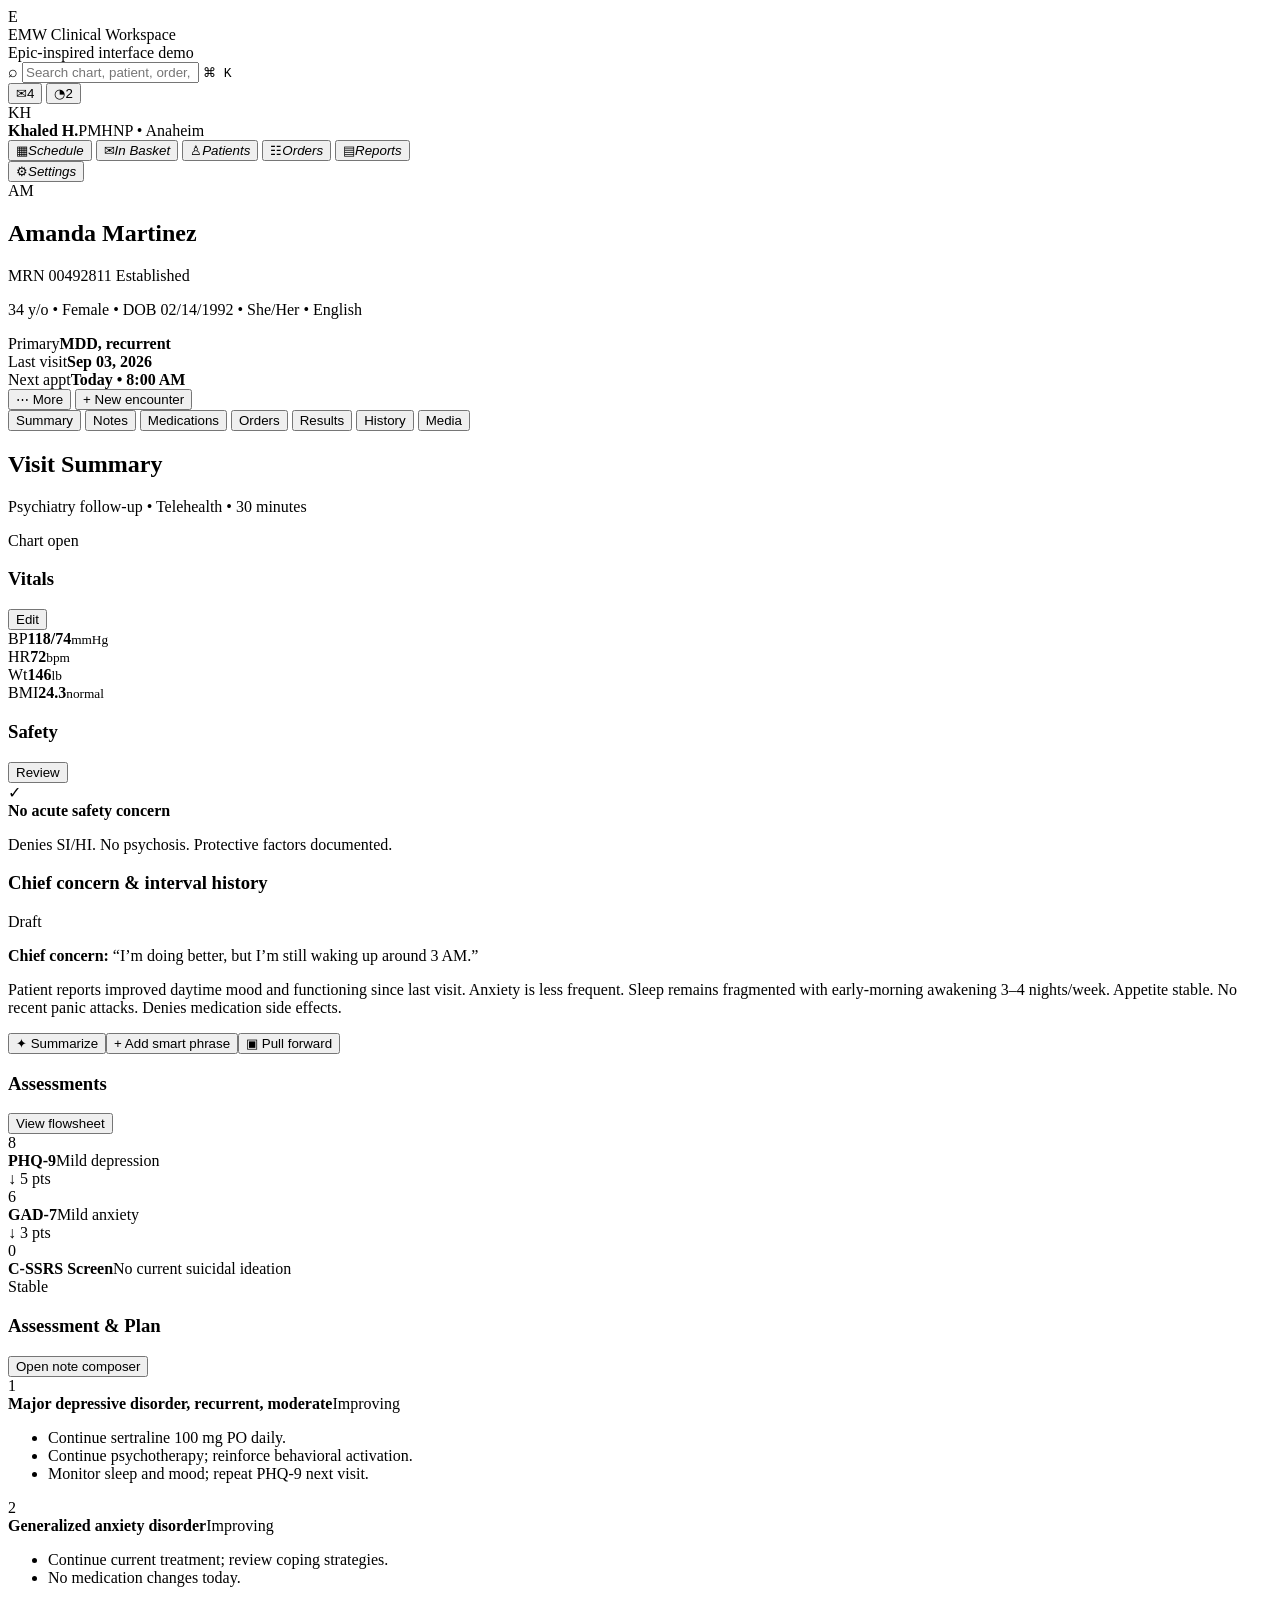
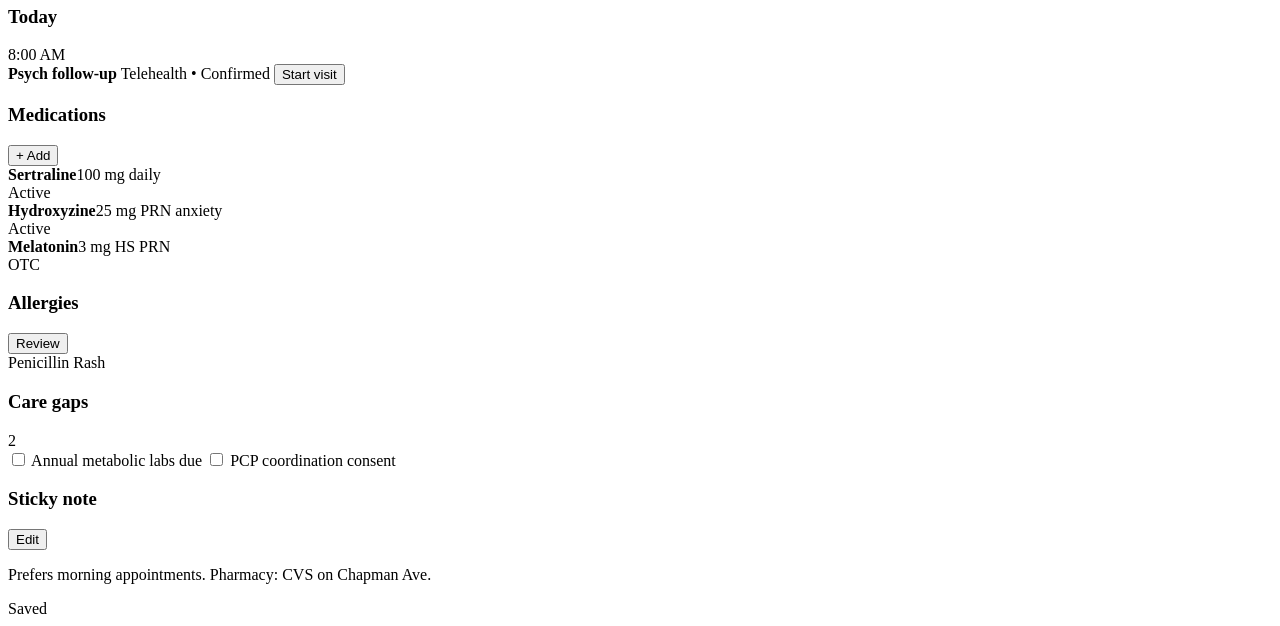
==== index.html @ 27aefb29 "Create EMR interface demo" ====
<!doctype html>
<html lang="en">
<head>
  <meta charset="utf-8" />
  <meta name="viewport" content="width=device-width, initial-scale=1" />
  <title>EMW Clinical Workspace — Demo</title>
  <link rel="preconnect" href="https://fonts.googleapis.com">
  <link rel="preconnect" href="https://fonts.gstatic.com" crossorigin>
  <link href="https://fonts.googleapis.com/css2?family=Inter:wght@400;500;600;700&family=JetBrains+Mono:wght@500&display=swap" rel="stylesheet">
  <link rel="stylesheet" href="./styles.css" />
</head>
<body>
  <div class="app-shell">
    <header class="topbar">
      <div class="brand">
        <div class="brand-mark">E</div>
        <div>
          <div class="brand-name">EMW Clinical Workspace</div>
          <div class="brand-sub">Epic-inspired interface demo</div>
        </div>
      </div>
      <div class="top-search">
        <span>⌕</span>
        <input aria-label="Search" placeholder="Search chart, patient, order, message…" />
        <kbd>⌘ K</kbd>
      </div>
      <div class="top-actions">
        <button class="icon-btn" title="Inbox">✉<span class="badge">4</span></button>
        <button class="icon-btn" title="Alerts">◔<span class="badge badge-warn">2</span></button>
        <div class="clinician-chip">
          <div class="avatar">KH</div>
          <div><strong>Khaled H.</strong><span>PMHNP • Anaheim</span></div>
        </div>
      </div>
    </header>

    <aside class="left-rail">
      <button class="rail-item active" data-view="schedule"><span>▦</span><em>Schedule</em></button>
      <button class="rail-item" data-view="inbox"><span>✉</span><em>In Basket</em></button>
      <button class="rail-item" data-view="patients"><span>♙</span><em>Patients</em></button>
      <button class="rail-item" data-view="orders"><span>☷</span><em>Orders</em></button>
      <button class="rail-item" data-view="reports"><span>▤</span><em>Reports</em></button>
      <div class="rail-spacer"></div>
      <button class="rail-item" data-view="settings"><span>⚙</span><em>Settings</em></button>
    </aside>

    <main>
      <section class="patient-banner">
        <div class="patient-main">
          <div class="patient-avatar">AM</div>
          <div>
            <div class="patient-line">
              <h1>Amanda Martinez</h1>
              <span class="pill neutral">MRN 00492811</span>
              <span class="pill blue">Established</span>
            </div>
            <p>34 y/o • Female • DOB 02/14/1992 • She/Her • English</p>
          </div>
        </div>
        <div class="patient-meta">
          <div><span>Primary</span><strong>MDD, recurrent</strong></div>
          <div><span>Last visit</span><strong>Sep 03, 2026</strong></div>
          <div><span>Next appt</span><strong>Today • 8:00 AM</strong></div>
        </div>
        <div class="banner-actions">
          <button class="btn btn-ghost">⋯ More</button>
          <button class="btn btn-primary">+ New encounter</button>
        </div>
      </section>

      <section class="workspace">
        <nav class="chart-tabs">
          <button class="chart-tab active" data-tab="summary">Summary</button>
          <button class="chart-tab" data-tab="notes">Notes</button>
          <button class="chart-tab" data-tab="meds">Medications</button>
          <button class="chart-tab" data-tab="orders">Orders</button>
          <button class="chart-tab" data-tab="results">Results</button>
          <button class="chart-tab" data-tab="history">History</button>
          <button class="chart-tab" data-tab="media">Media</button>
        </nav>

        <div class="content-grid">
          <section class="center-column">
            <div class="page-head">
              <div>
                <h2>Visit Summary</h2>
                <p>Psychiatry follow-up • Telehealth • 30 minutes</p>
              </div>
              <div class="status-dot"><i></i> Chart open</div>
            </div>

            <div class="cards two-up">
              <article class="card">
                <div class="card-head"><h3>Vitals</h3><button>Edit</button></div>
                <div class="metric-row">
                  <div><span>BP</span><strong>118/74</strong><small>mmHg</small></div>
                  <div><span>HR</span><strong>72</strong><small>bpm</small></div>
                  <div><span>Wt</span><strong>146</strong><small>lb</small></div>
                  <div><span>BMI</span><strong>24.3</strong><small>normal</small></div>
                </div>
              </article>
              <article class="card">
                <div class="card-head"><h3>Safety</h3><button>Review</button></div>
                <div class="safety-row">
                  <div class="safety-icon safe">✓</div>
                  <div><strong>No acute safety concern</strong><p>Denies SI/HI. No psychosis. Protective factors documented.</p></div>
                </div>
              </article>
            </div>

            <article class="card">
              <div class="card-head"><h3>Chief concern & interval history</h3><div class="tag">Draft</div></div>
              <div class="note-box">
                <p><strong>Chief concern:</strong> “I’m doing better, but I’m still waking up around 3 AM.”</p>
                <p>Patient reports improved daytime mood and functioning since last visit. Anxiety is less frequent. Sleep remains fragmented with early-morning awakening 3–4 nights/week. Appetite stable. No recent panic attacks. Denies medication side effects.</p>
              </div>
              <div class="quick-actions">
                <button>✦ Summarize</button><button>+ Add smart phrase</button><button>▣ Pull forward</button>
              </div>
            </article>

            <article class="card">
              <div class="card-head"><h3>Assessments</h3><button>View flowsheet</button></div>
              <div class="assessment-list">
                <div class="assessment">
                  <div class="score-ring mild">8</div>
                  <div><strong>PHQ-9</strong><span>Mild depression</span></div>
                  <div class="trend down">↓ 5 pts</div>
                </div>
                <div class="assessment">
                  <div class="score-ring low">6</div>
                  <div><strong>GAD-7</strong><span>Mild anxiety</span></div>
                  <div class="trend down">↓ 3 pts</div>
                </div>
                <div class="assessment">
                  <div class="score-ring neutral-ring">0</div>
                  <div><strong>C-SSRS Screen</strong><span>No current suicidal ideation</span></div>
                  <div class="trend stable">Stable</div>
                </div>
              </div>
            </article>

            <article class="card">
              <div class="card-head"><h3>Assessment & Plan</h3><button>Open note composer</button></div>
              <div class="problem">
                <div class="problem-num">1</div>
                <div>
                  <div class="problem-title"><strong>Major depressive disorder, recurrent, moderate</strong><span>Improving</span></div>
                  <ul>
                    <li>Continue sertraline 100 mg PO daily.</li>
                    <li>Continue psychotherapy; reinforce behavioral activation.</li>
                    <li>Monitor sleep and mood; repeat PHQ-9 next visit.</li>
                  </ul>
                </div>
              </div>
              <div class="problem">
                <div class="problem-num">2</div>
                <div>
                  <div class="problem-title"><strong>Generalized anxiety disorder</strong><span>Improving</span></div>
                  <ul>
                    <li>Continue current treatment; review coping strategies.</li>
                    <li>No medication changes today.</li>
                  </ul>
                </div>
              </div>
            </article>
          </section>

          <aside class="right-column">
            <article class="side-card">
              <div class="side-card-head"><h3>Today</h3><span>8:00 AM</span></div>
              <div class="appointment-block">
                <strong>Psych follow-up</strong>
                <span>Telehealth • Confirmed</span>
                <button class="btn btn-primary full">Start visit</button>
              </div>
            </article>

            <article class="side-card">
              <div class="side-card-head"><h3>Medications</h3><button>+ Add</button></div>
              <div class="med-item"><div><strong>Sertraline</strong><span>100 mg daily</span></div><span class="pill green">Active</span></div>
              <div class="med-item"><div><strong>Hydroxyzine</strong><span>25 mg PRN anxiety</span></div><span class="pill green">Active</span></div>
              <div class="med-item"><div><strong>Melatonin</strong><span>3 mg HS PRN</span></div><span class="pill neutral">OTC</span></div>
            </article>

            <article class="side-card">
              <div class="side-card-head"><h3>Allergies</h3><button>Review</button></div>
              <div class="allergy">Penicillin <span>Rash</span></div>
            </article>

            <article class="side-card">
              <div class="side-card-head"><h3>Care gaps</h3><span class="count">2</span></div>
              <label class="gap"><input type="checkbox"> Annual metabolic labs due</label>
              <label class="gap"><input type="checkbox"> PCP coordination consent</label>
            </article>

            <article class="side-card sticky-note">
              <div class="side-card-head"><h3>Sticky note</h3><button id="editSticky">Edit</button></div>
              <p id="stickyText">Prefers morning appointments. Pharmacy: CVS on Chapman Ave.</p>
            </article>
          </aside>
        </div>
      </section>
    </main>
  </div>

  <div id="toast" class="toast">Saved</div>
  <script src="./app.js"></script>
</body>
</html>
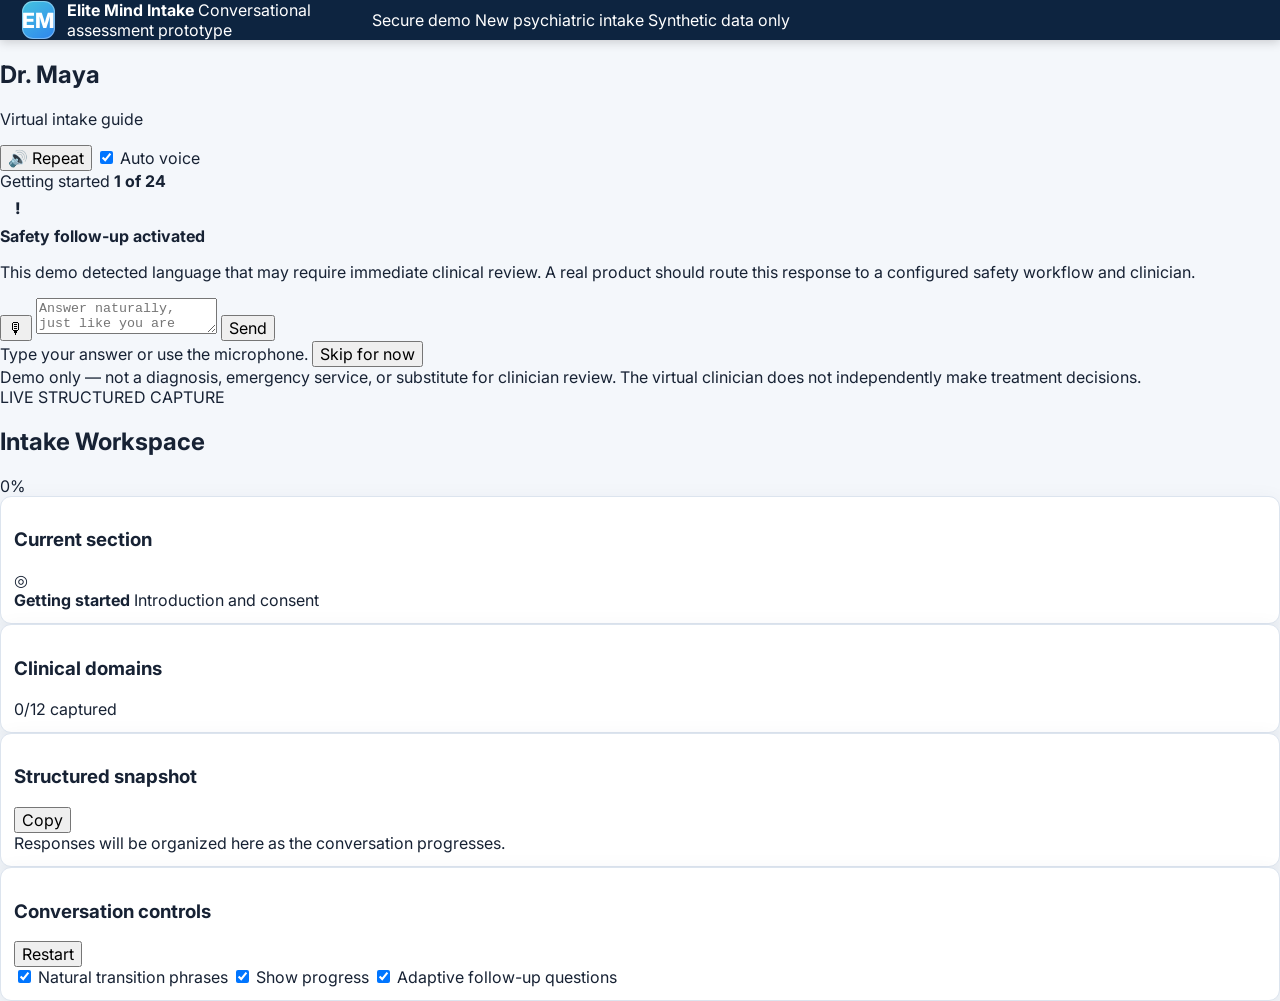
==== commit a022f567: "Build conversational psychiatric intake interface" ====
--- a/index.html
+++ b/index.html
@@ -2,209 +2,170 @@
 <html lang="en">
 <head>
   <meta charset="utf-8" />
-  <meta name="viewport" content="width=device-width, initial-scale=1" />
-  <title>EMW Clinical Workspace — Demo</title>
+  <meta name="viewport" content="width=device-width,initial-scale=1" />
+  <title>Elite Mind Intake — Conversational Demo</title>
+  <meta name="description" content="Conversational psychiatric intake assessment prototype with a virtual clinician." />
   <link rel="preconnect" href="https://fonts.googleapis.com">
   <link rel="preconnect" href="https://fonts.gstatic.com" crossorigin>
-  <link href="https://fonts.googleapis.com/css2?family=Inter:wght@400;500;600;700&family=JetBrains+Mono:wght@500&display=swap" rel="stylesheet">
+  <link href="https://fonts.googleapis.com/css2?family=Inter:wght@400;500;600;700;800&display=swap" rel="stylesheet">
   <link rel="stylesheet" href="./styles.css" />
 </head>
 <body>
-  <div class="app-shell">
+  <div class="app">
     <header class="topbar">
       <div class="brand">
-        <div class="brand-mark">E</div>
+        <div class="brand-mark">EM</div>
         <div>
-          <div class="brand-name">EMW Clinical Workspace</div>
-          <div class="brand-sub">Epic-inspired interface demo</div>
+          <strong>Elite Mind Intake</strong>
+          <span>Conversational assessment prototype</span>
         </div>
       </div>
-      <div class="top-search">
-        <span>⌕</span>
-        <input aria-label="Search" placeholder="Search chart, patient, order, message…" />
-        <kbd>⌘ K</kbd>
-      </div>
-      <div class="top-actions">
-        <button class="icon-btn" title="Inbox">✉<span class="badge">4</span></button>
-        <button class="icon-btn" title="Alerts">◔<span class="badge badge-warn">2</span></button>
-        <div class="clinician-chip">
-          <div class="avatar">KH</div>
-          <div><strong>Khaled H.</strong><span>PMHNP • Anaheim</span></div>
-        </div>
+      <div class="visit-meta">
+        <span class="status"><i></i> Secure demo</span>
+        <span>New psychiatric intake</span>
+        <span class="demo-pill">Synthetic data only</span>
       </div>
     </header>
 
-    <aside class="left-rail">
-      <button class="rail-item active" data-view="schedule"><span>▦</span><em>Schedule</em></button>
-      <button class="rail-item" data-view="inbox"><span>✉</span><em>In Basket</em></button>
-      <button class="rail-item" data-view="patients"><span>♙</span><em>Patients</em></button>
-      <button class="rail-item" data-view="orders"><span>☷</span><em>Orders</em></button>
-      <button class="rail-item" data-view="reports"><span>▤</span><em>Reports</em></button>
-      <div class="rail-spacer"></div>
-      <button class="rail-item" data-view="settings"><span>⚙</span><em>Settings</em></button>
-    </aside>
-
-    <main>
-      <section class="patient-banner">
-        <div class="patient-main">
-          <div class="patient-avatar">AM</div>
-          <div>
-            <div class="patient-line">
-              <h1>Amanda Martinez</h1>
-              <span class="pill neutral">MRN 00492811</span>
-              <span class="pill blue">Established</span>
+    <main class="layout">
+      <section class="conversation-panel">
+        <div class="clinician-stage">
+          <div class="clinician-visual" id="clinicianVisual" aria-label="Virtual clinician avatar">
+            <div class="halo"></div>
+            <div class="head">
+              <div class="hair"></div>
+              <div class="face">
+                <div class="brows"><i></i><i></i></div>
+                <div class="eyes"><i></i><i></i></div>
+                <div class="nose"></div>
+                <div class="mouth"></div>
+              </div>
+              <div class="neck"></div>
+              <div class="coat"></div>
             </div>
-            <p>34 y/o • Female • DOB 02/14/1992 • She/Her • English</p>
+          </div>
+          <div class="clinician-title">
+            <h1>Dr. Maya</h1>
+            <p>Virtual intake guide</p>
+            <div class="voice-controls">
+              <button id="repeatBtn" class="mini-btn" title="Repeat question">🔊 Repeat</button>
+              <label class="toggle">
+                <input type="checkbox" id="autoSpeak" checked />
+                <span></span>
+                Auto voice
+              </label>
+            </div>
           </div>
         </div>
-        <div class="patient-meta">
-          <div><span>Primary</span><strong>MDD, recurrent</strong></div>
-          <div><span>Last visit</span><strong>Sep 03, 2026</strong></div>
-          <div><span>Next appt</span><strong>Today • 8:00 AM</strong></div>
+
+        <div class="conversation-shell">
+          <div class="progress-wrap">
+            <div class="progress-copy">
+              <span id="sectionLabel">Getting started</span>
+              <strong id="progressText">1 of 24</strong>
+            </div>
+            <div class="progress-track"><div id="progressBar"></div></div>
+          </div>
+
+          <div id="chat" class="chat" aria-live="polite"></div>
+
+          <div id="safetyBanner" class="safety-banner hidden">
+            <div class="safety-icon">!</div>
+            <div>
+              <strong>Safety follow-up activated</strong>
+              <p>This demo detected language that may require immediate clinical review. A real product should route this response to a configured safety workflow and clinician.</p>
+            </div>
+          </div>
+
+          <div class="composer">
+            <div class="composer-row">
+              <button id="micBtn" class="mic-btn" title="Answer by voice" aria-label="Answer by voice">🎙</button>
+              <textarea id="answerInput" rows="2" placeholder="Answer naturally, just like you are talking to a clinician…"></textarea>
+              <button id="sendBtn" class="send-btn">Send</button>
+            </div>
+            <div class="composer-help">
+              <span id="voiceStatus">Type your answer or use the microphone.</span>
+              <button id="skipBtn">Skip for now</button>
+            </div>
+          </div>
         </div>
-        <div class="banner-actions">
-          <button class="btn btn-ghost">⋯ More</button>
-          <button class="btn btn-primary">+ New encounter</button>
+
+        <div class="disclaimer">
+          Demo only — not a diagnosis, emergency service, or substitute for clinician review. The virtual clinician does not independently make treatment decisions.
         </div>
       </section>
 
-      <section class="workspace">
-        <nav class="chart-tabs">
-          <button class="chart-tab active" data-tab="summary">Summary</button>
-          <button class="chart-tab" data-tab="notes">Notes</button>
-          <button class="chart-tab" data-tab="meds">Medications</button>
-          <button class="chart-tab" data-tab="orders">Orders</button>
-          <button class="chart-tab" data-tab="results">Results</button>
-          <button class="chart-tab" data-tab="history">History</button>
-          <button class="chart-tab" data-tab="media">Media</button>
-        </nav>
+      <aside class="intake-panel">
+        <div class="side-head">
+          <div>
+            <span class="eyebrow">LIVE STRUCTURED CAPTURE</span>
+            <h2>Intake Workspace</h2>
+          </div>
+          <div class="completion" id="completionPct">0%</div>
+        </div>
 
-        <div class="content-grid">
-          <section class="center-column">
-            <div class="page-head">
-              <div>
-                <h2>Visit Summary</h2>
-                <p>Psychiatry follow-up • Telehealth • 30 minutes</p>
-              </div>
-              <div class="status-dot"><i></i> Chart open</div>
+        <section class="side-card">
+          <h3>Current section</h3>
+          <div class="section-row">
+            <div class="section-icon">◎</div>
+            <div>
+              <strong id="currentSection">Getting started</strong>
+              <span id="currentGoal">Introduction and consent</span>
             </div>
+          </div>
+        </section>
 
-            <div class="cards two-up">
-              <article class="card">
-                <div class="card-head"><h3>Vitals</h3><button>Edit</button></div>
-                <div class="metric-row">
-                  <div><span>BP</span><strong>118/74</strong><small>mmHg</small></div>
-                  <div><span>HR</span><strong>72</strong><small>bpm</small></div>
-                  <div><span>Wt</span><strong>146</strong><small>lb</small></div>
-                  <div><span>BMI</span><strong>24.3</strong><small>normal</small></div>
-                </div>
-              </article>
-              <article class="card">
-                <div class="card-head"><h3>Safety</h3><button>Review</button></div>
-                <div class="safety-row">
-                  <div class="safety-icon safe">✓</div>
-                  <div><strong>No acute safety concern</strong><p>Denies SI/HI. No psychosis. Protective factors documented.</p></div>
-                </div>
-              </article>
-            </div>
+        <section class="side-card">
+          <div class="card-title-row">
+            <h3>Clinical domains</h3>
+            <span id="domainCount">0/12 captured</span>
+          </div>
+          <div id="domainGrid" class="domain-grid"></div>
+        </section>
 
-            <article class="card">
-              <div class="card-head"><h3>Chief concern & interval history</h3><div class="tag">Draft</div></div>
-              <div class="note-box">
-                <p><strong>Chief concern:</strong> “I’m doing better, but I’m still waking up around 3 AM.”</p>
-                <p>Patient reports improved daytime mood and functioning since last visit. Anxiety is less frequent. Sleep remains fragmented with early-morning awakening 3–4 nights/week. Appetite stable. No recent panic attacks. Denies medication side effects.</p>
-              </div>
-              <div class="quick-actions">
-                <button>✦ Summarize</button><button>+ Add smart phrase</button><button>▣ Pull forward</button>
-              </div>
-            </article>
+        <section class="side-card">
+          <div class="card-title-row">
+            <h3>Structured snapshot</h3>
+            <button id="copySummaryBtn" class="text-btn">Copy</button>
+          </div>
+          <div id="snapshot" class="snapshot empty">Responses will be organized here as the conversation progresses.</div>
+        </section>
 
-            <article class="card">
-              <div class="card-head"><h3>Assessments</h3><button>View flowsheet</button></div>
-              <div class="assessment-list">
-                <div class="assessment">
-                  <div class="score-ring mild">8</div>
-                  <div><strong>PHQ-9</strong><span>Mild depression</span></div>
-                  <div class="trend down">↓ 5 pts</div>
-                </div>
-                <div class="assessment">
-                  <div class="score-ring low">6</div>
-                  <div><strong>GAD-7</strong><span>Mild anxiety</span></div>
-                  <div class="trend down">↓ 3 pts</div>
-                </div>
-                <div class="assessment">
-                  <div class="score-ring neutral-ring">0</div>
-                  <div><strong>C-SSRS Screen</strong><span>No current suicidal ideation</span></div>
-                  <div class="trend stable">Stable</div>
-                </div>
-              </div>
-            </article>
-
-            <article class="card">
-              <div class="card-head"><h3>Assessment & Plan</h3><button>Open note composer</button></div>
-              <div class="problem">
-                <div class="problem-num">1</div>
-                <div>
-                  <div class="problem-title"><strong>Major depressive disorder, recurrent, moderate</strong><span>Improving</span></div>
-                  <ul>
-                    <li>Continue sertraline 100 mg PO daily.</li>
-                    <li>Continue psychotherapy; reinforce behavioral activation.</li>
-                    <li>Monitor sleep and mood; repeat PHQ-9 next visit.</li>
-                  </ul>
-                </div>
-              </div>
-              <div class="problem">
-                <div class="problem-num">2</div>
-                <div>
-                  <div class="problem-title"><strong>Generalized anxiety disorder</strong><span>Improving</span></div>
-                  <ul>
-                    <li>Continue current treatment; review coping strategies.</li>
-                    <li>No medication changes today.</li>
-                  </ul>
-                </div>
-              </div>
-            </article>
-          </section>
-
-          <aside class="right-column">
-            <article class="side-card">
-              <div class="side-card-head"><h3>Today</h3><span>8:00 AM</span></div>
-              <div class="appointment-block">
-                <strong>Psych follow-up</strong>
-                <span>Telehealth • Confirmed</span>
-                <button class="btn btn-primary full">Start visit</button>
-              </div>
-            </article>
-
-            <article class="side-card">
-              <div class="side-card-head"><h3>Medications</h3><button>+ Add</button></div>
-              <div class="med-item"><div><strong>Sertraline</strong><span>100 mg daily</span></div><span class="pill green">Active</span></div>
-              <div class="med-item"><div><strong>Hydroxyzine</strong><span>25 mg PRN anxiety</span></div><span class="pill green">Active</span></div>
-              <div class="med-item"><div><strong>Melatonin</strong><span>3 mg HS PRN</span></div><span class="pill neutral">OTC</span></div>
-            </article>
-
-            <article class="side-card">
-              <div class="side-card-head"><h3>Allergies</h3><button>Review</button></div>
-              <div class="allergy">Penicillin <span>Rash</span></div>
-            </article>
-
-            <article class="side-card">
-              <div class="side-card-head"><h3>Care gaps</h3><span class="count">2</span></div>
-              <label class="gap"><input type="checkbox"> Annual metabolic labs due</label>
-              <label class="gap"><input type="checkbox"> PCP coordination consent</label>
-            </article>
-
-            <article class="side-card sticky-note">
-              <div class="side-card-head"><h3>Sticky note</h3><button id="editSticky">Edit</button></div>
-              <p id="stickyText">Prefers morning appointments. Pharmacy: CVS on Chapman Ave.</p>
-            </article>
-          </aside>
-        </div>
-      </section>
+        <section class="side-card">
+          <div class="card-title-row">
+            <h3>Conversation controls</h3>
+            <button id="restartBtn" class="text-btn danger">Restart</button>
+          </div>
+          <div class="control-list">
+            <label><input type="checkbox" id="naturalTransitions" checked> Natural transition phrases</label>
+            <label><input type="checkbox" id="showProgress" checked> Show progress</label>
+            <label><input type="checkbox" id="adaptiveFollowups" checked> Adaptive follow-up questions</label>
+          </div>
+        </section>
+      </aside>
     </main>
   </div>
 
   <div id="toast" class="toast">Saved</div>
+
+  <template id="doctorMessageTemplate">
+    <div class="message doctor-message">
+      <div class="bubble">
+        <span class="speaker">Dr. Maya</span>
+        <p></p>
+      </div>
+    </div>
+  </template>
+
+  <template id="patientMessageTemplate">
+    <div class="message patient-message">
+      <div class="bubble">
+        <span class="speaker">You</span>
+        <p></p>
+      </div>
+    </div>
+  </template>
+
   <script src="./app.js"></script>
 </body>
 </html>
--- a/styles.css
+++ b/styles.css
@@ -0,0 +1,19 @@
+:root{
+  --navy:#0d2440;--navy-2:#153a61;--blue:#1876d2;--blue-soft:#eaf4ff;--cyan:#3fb7d6;
+  --bg:#f4f7fb;--surface:#fff;--line:#dce4ee;--text:#172234;--muted:#6b7a8c;
+  --green:#1c8d60;--green-soft:#e7f6ef;--amber:#c88412;--amber-soft:#fff5dc;--shadow:0 8px 24px rgba(20,47,77,.08)
+}
+*{box-sizing:border-box} html,body{margin:0;min-height:100%;font-family:Inter,system-ui,-apple-system,Segoe UI,sans-serif;color:var(--text);background:var(--bg)}
+button,input{font:inherit} button{cursor:pointer}.app-shell{min-height:100vh;display:grid;grid-template-columns:84px 1fr;grid-template-rows:68px 1fr}
+.topbar{grid-column:1/3;background:var(--navy);color:#fff;display:grid;grid-template-columns:330px minmax(260px,620px) 1fr;gap:20px;align-items:center;padding:0 22px;position:sticky;top:0;z-index:20;box-shadow:0 2px 10px rgba(0,0,0,.18)}
+.brand{display:flex;align-items:center;gap:12px}.brand-mark{width:38px;height:38px;border-radius:11px;background:linear-gradient(145deg,#44c4df,#2f85ee);display:grid;place-items:center;font-weight:800;font-size:21px;box-shadow:inset 0 0 0 1px rgba(255,255,255,.35)}
+.brand-name{font-weight:700;font-size:15px;letter-spacing:.1px}.brand-sub{font-size:11px;color:#b9cbdf;margin-top:2px}.top-search{height:40px;background:#fff;border-radius:8px;display:flex;align-items:center;padding:0 11px;color:#63768a;box-shadow:inset 0 0 0 1px rgba(0,0,0,.06)}.top-search input{border:0;outline:0;flex:1;padding:0 9px;color:#26384d}.top-search kbd{font-size:11px;border:1px solid #d8e0e8;background:#f7f9fb;border-radius:5px;padding:3px 6px;color:#7d8a98}.top-actions{display:flex;align-items:center;justify-content:flex-end;gap:9px}.icon-btn{position:relative;width:38px;height:38px;border:0;border-radius:8px;background:rgba(255,255,255,.09);color:#fff}.icon-btn:hover{background:rgba(255,255,255,.16)}.badge{position:absolute;right:-3px;top:-3px;background:#e64c63;border:2px solid var(--navy);font-size:9px;min-width:18px;height:18px;display:grid;place-items:center;border-radius:10px}.badge-warn{background:#f0a12a}.clinician-chip{display:flex;align-items:center;gap:9px;margin-left:7px}.clinician-chip .avatar{width:36px;height:36px;background:#d8eaff;color:#12375e;border-radius:50%;display:grid;place-items:center;font-weight:700}.clinician-chip strong,.clinician-chip span{display:block}.clinician-chip strong{font-size:12px}.clinician-chip span{font-size:10px;color:#b7c8d9;margin-top:2px}
+.left-rail{background:#fff;border-right:1px solid var(--line);display:flex;flex-direction:column;padding:10px 8px;gap:6px;position:sticky;top:68px;height:calc(100vh - 68px)}.rail-item{height:62px;border:0;background:transparent;border-radius:10px;color:#63768a;display:flex;flex-direction:column;align-items:center;justify-content:center;gap:4px}.rail-item span{font-size:21px}.rail-item em{font-size:10px;font-style:normal}.rail-item:hover{background:#f1f6fb}.rail-item.active{background:var(--blue-soft);color:#0f65b8;font-weight:600}.rail-spacer{flex:1}
+main{min-width:0}.patient-banner{min-height:94px;background:#fff;border-bottom:1px solid var(--line);padding:15px 22px;display:grid;grid-template-columns:minmax(360px,1.15fr) minmax(400px,1fr) auto;align-items:center;gap:22px}.patient-main{display:flex;align-items:center;gap:14px}.patient-avatar{width:52px;height:52px;border-radius:50%;background:linear-gradient(150deg,#d9ebff,#b8d8f9);color:#134a7a;display:grid;place-items:center;font-weight:800}.patient-line{display:flex;align-items:center;gap:8px;flex-wrap:wrap}.patient-line h1{font-size:19px;margin:0}.patient-main p{font-size:12px;margin:6px 0 0;color:var(--muted)}.pill{display:inline-flex;align-items:center;border-radius:999px;padding:4px 8px;font-size:10px;font-weight:600}.pill.neutral{background:#eef2f6;color:#5e6d7d}.pill.blue{background:#e7f2ff;color:#1768b0}.pill.green{background:var(--green-soft);color:var(--green)}.patient-meta{display:grid;grid-template-columns:repeat(3,1fr);gap:16px}.patient-meta div{border-left:1px solid var(--line);padding-left:13px}.patient-meta span,.patient-meta strong{display:block}.patient-meta span{font-size:10px;color:var(--muted);text-transform:uppercase;letter-spacing:.4px}.patient-meta strong{font-size:12px;margin-top:5px}.banner-actions{display:flex;gap:8px}.btn{border:1px solid var(--line);background:#fff;color:#34485f;border-radius:8px;padding:10px 13px;font-weight:600;font-size:12px}.btn-primary{background:var(--blue);border-color:var(--blue);color:#fff}.btn-primary:hover{background:#0f68be}.btn-ghost:hover{background:#f4f7fa}.full{width:100%;margin-top:12px}
+.workspace{padding:0 20px 28px}.chart-tabs{height:48px;display:flex;align-items:end;gap:3px;border-bottom:1px solid var(--line);background:var(--bg);position:sticky;top:68px;z-index:10}.chart-tab{border:0;background:transparent;padding:14px 15px 11px;color:#617387;font-size:12px;border-bottom:3px solid transparent}.chart-tab.active{color:#0c62ad;border-bottom-color:var(--blue);font-weight:700}.content-grid{display:grid;grid-template-columns:minmax(0,1fr) 300px;gap:18px;margin-top:17px}.page-head{display:flex;justify-content:space-between;align-items:center;margin-bottom:14px}.page-head h2{font-size:20px;margin:0}.page-head p{font-size:12px;color:var(--muted);margin:4px 0 0}.status-dot{font-size:11px;color:#607184}.status-dot i{display:inline-block;width:8px;height:8px;background:#26a96c;border-radius:50%;margin-right:5px}
+.cards.two-up{display:grid;grid-template-columns:1fr 1fr;gap:14px}.card,.side-card{background:var(--surface);border:1px solid var(--line);border-radius:11px;box-shadow:var(--shadow)}.card{padding:15px;margin-bottom:14px}.card-head,.side-card-head{display:flex;justify-content:space-between;align-items:center}.card-head{margin-bottom:13px}.card-head h3,.side-card-head h3{margin:0;font-size:13px}.card-head button,.side-card-head button{border:0;background:transparent;color:#1269b5;font-size:11px;font-weight:600;padding:3px}.tag{font-size:10px;background:#eef3f8;color:#697a8c;padding:4px 8px;border-radius:6px}.metric-row{display:grid;grid-template-columns:repeat(4,1fr)}.metric-row div{padding:2px 10px;border-right:1px solid #edf1f5}.metric-row div:first-child{padding-left:0}.metric-row div:last-child{border-right:0}.metric-row span,.metric-row strong,.metric-row small{display:block}.metric-row span{font-size:10px;color:var(--muted)}.metric-row strong{font-size:17px;margin-top:3px}.metric-row small{font-size:9px;color:#8390a0;margin-top:2px}.safety-row{display:flex;gap:11px;align-items:center}.safety-icon{width:35px;height:35px;border-radius:50%;display:grid;place-items:center;font-weight:800}.safety-icon.safe{background:var(--green-soft);color:var(--green)}.safety-row strong{font-size:12px}.safety-row p{font-size:10px;line-height:1.45;color:var(--muted);margin:3px 0 0}.note-box{background:#f8fafc;border:1px solid #e7edf4;border-radius:9px;padding:12px 13px}.note-box p{font-size:12px;line-height:1.65;margin:0 0 8px}.note-box p:last-child{margin-bottom:0}.quick-actions{display:flex;gap:7px;margin-top:10px}.quick-actions button{border:1px solid #dfe6ee;background:#fff;border-radius:7px;padding:7px 9px;font-size:10px;color:#4b6076}.quick-actions button:hover{background:#f2f7fc}.assessment-list{display:grid;grid-template-columns:repeat(3,1fr);gap:10px}.assessment{display:grid;grid-template-columns:42px 1fr auto;align-items:center;gap:9px;border:1px solid #e5ebf2;border-radius:9px;padding:10px}.score-ring{width:38px;height:38px;border-radius:50%;display:grid;place-items:center;font-weight:800;font-size:13px;background:#f2f5f8;color:#5b6d7f}.score-ring.mild{background:#fff0d2;color:#a96b00}.score-ring.low{background:#e9f5ff;color:#1c6cae}.score-ring.neutral-ring{background:#e9f7ef;color:#207c56}.assessment strong,.assessment span{display:block}.assessment strong{font-size:11px}.assessment span{font-size:9px;color:var(--muted);margin-top:3px}.trend{font-size:9px;font-weight:700}.trend.down{color:#1c8d60}.trend.stable{color:#667788}.problem{display:grid;grid-template-columns:28px 1fr;gap:10px;padding:12px 0;border-top:1px solid #edf1f5}.problem:first-of-type{border-top:0}.problem-num{width:25px;height:25px;border-radius:6px;background:#edf5fd;color:#0b66b5;display:grid;place-items:center;font-weight:800;font-size:11px}.problem-title{display:flex;align-items:center;justify-content:space-between;gap:10px}.problem-title strong{font-size:12px}.problem-title span{font-size:9px;background:var(--green-soft);color:var(--green);padding:4px 7px;border-radius:999px}.problem ul{margin:7px 0 0 17px;padding:0;color:#526579}.problem li{font-size:11px;line-height:1.65}
+.right-column{display:flex;flex-direction:column;gap:12px}.side-card{padding:13px}.side-card-head{padding-bottom:10px;border-bottom:1px solid #edf1f5}.side-card-head span{font-size:10px;color:var(--muted)}.appointment-block{padding-top:11px}.appointment-block strong,.appointment-block span{display:block}.appointment-block strong{font-size:12px}.appointment-block span{font-size:10px;color:var(--muted);margin-top:4px}.med-item{display:flex;justify-content:space-between;align-items:center;padding:10px 0;border-bottom:1px solid #edf1f5}.med-item:last-child{border-bottom:0}.med-item strong,.med-item div span{display:block}.med-item strong{font-size:11px}.med-item div span{font-size:9px;color:var(--muted);margin-top:3px}.allergy{padding-top:11px;font-size:11px;font-weight:600}.allergy span{float:right;background:#fff0f2;color:#b54457;border-radius:999px;padding:3px 7px;font-size:9px}.count{min-width:20px;height:20px;border-radius:10px;background:var(--amber-soft);color:var(--amber)!important;display:grid;place-items:center;font-weight:700}.gap{display:flex;align-items:center;gap:8px;padding:9px 0;font-size:10px;border-bottom:1px solid #edf1f5}.gap:last-child{border-bottom:0}.sticky-note{background:#fffdf5}.sticky-note p{font-size:10px;line-height:1.55;color:#566779;margin:11px 0 2px}
+.toast{position:fixed;right:24px;bottom:24px;background:#1d2a39;color:#fff;border-radius:8px;padding:10px 14px;font-size:11px;opacity:0;transform:translateY(10px);pointer-events:none;transition:.2s}.toast.show{opacity:1;transform:none}
+.demo-panel{padding:28px}.demo-panel h2{margin-top:0}.placeholder{background:#fff;border:1px dashed #cdd8e4;border-radius:12px;padding:50px;text-align:center;color:#748496}
+@media (max-width:1100px){.topbar{grid-template-columns:280px 1fr auto}.clinician-chip div:last-child{display:none}.patient-banner{grid-template-columns:1fr auto}.patient-meta{grid-column:1/3;grid-row:2}.content-grid{grid-template-columns:1fr}.right-column{display:grid;grid-template-columns:repeat(2,1fr)}}
+@media (max-width:760px){.app-shell{grid-template-columns:62px 1fr}.topbar{grid-template-columns:1fr auto;padding:0 12px}.top-search{display:none}.brand-sub{display:none}.brand-name{font-size:13px}.patient-banner{grid-template-columns:1fr;padding:12px}.patient-meta{grid-column:1;grid-template-columns:1fr 1fr 1fr;gap:7px}.banner-actions{grid-column:1}.content-grid{display:block}.workspace{padding:0 10px 20px}.cards.two-up,.assessment-list,.right-column{grid-template-columns:1fr}.right-column{display:grid}.chart-tabs{overflow:auto}.patient-line h1{font-size:16px}.metric-row{grid-template-columns:repeat(2,1fr);gap:10px}.left-rail{padding:8px 4px}.rail-item{height:56px}.rail-item em{font-size:8px}}
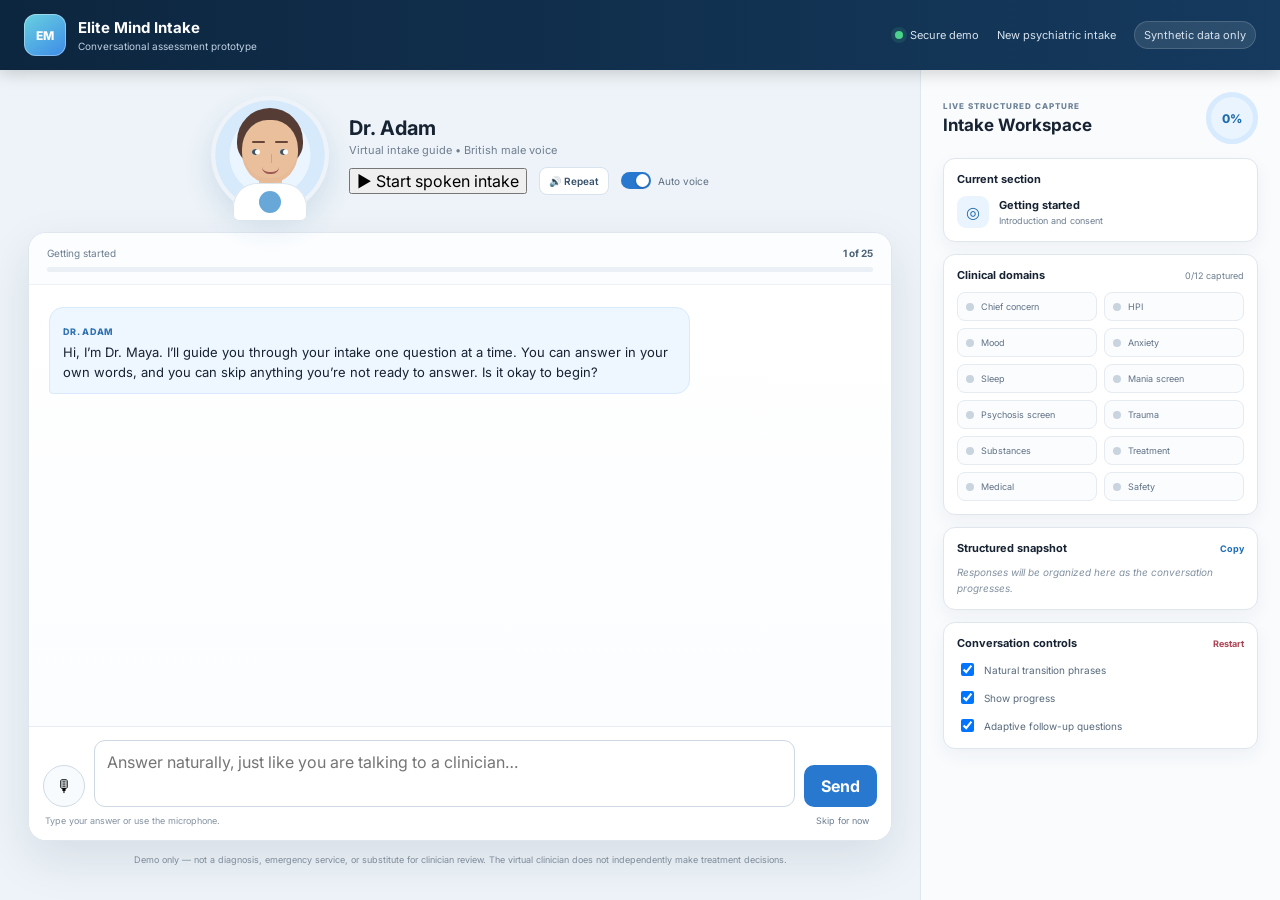
==== commit a3036a10: "Add spoken intake controls and male clinician" ====
--- a/index.html
+++ b/index.html
@@ -45,10 +45,10 @@
             </div>
           </div>
           <div class="clinician-title">
-            <h1>Dr. Maya</h1>
-            <p>Virtual intake guide</p>
+            <h1>Dr. Adam</h1>
+            <p>Virtual intake guide • British male voice</p>
             <div class="voice-controls">
-              <button id="repeatBtn" class="mini-btn" title="Repeat question">🔊 Repeat</button>
+              <button id="startVoiceBtn" class="start-voice-btn" title="Start spoken intake">▶ Start spoken intake</button><button id="repeatBtn" class="mini-btn" title="Repeat question">🔊 Repeat</button>
               <label class="toggle">
                 <input type="checkbox" id="autoSpeak" checked />
                 <span></span>
@@ -151,7 +151,7 @@
   <template id="doctorMessageTemplate">
     <div class="message doctor-message">
       <div class="bubble">
-        <span class="speaker">Dr. Maya</span>
+        <span class="speaker">Dr. Adam</span>
         <p></p>
       </div>
     </div>
--- a/styles.css
+++ b/styles.css
@@ -1,19 +1,47 @@
 :root{
-  --navy:#0d2440;--navy-2:#153a61;--blue:#1876d2;--blue-soft:#eaf4ff;--cyan:#3fb7d6;
-  --bg:#f4f7fb;--surface:#fff;--line:#dce4ee;--text:#172234;--muted:#6b7a8c;
-  --green:#1c8d60;--green-soft:#e7f6ef;--amber:#c88412;--amber-soft:#fff5dc;--shadow:0 8px 24px rgba(20,47,77,.08)
+  --ink:#172332;--muted:#6e7e90;--line:#dfe6ee;--soft:#f5f8fb;--white:#fff;
+  --navy:#0d263f;--navy2:#173d61;--blue:#2878cf;--blue2:#4aa1e7;--blueSoft:#eaf4ff;
+  --green:#1f8b62;--greenSoft:#e9f7f0;--amber:#b77a12;--amberSoft:#fff5df;
+  --red:#b64353;--redSoft:#fff0f2;--shadow:0 18px 48px rgba(16,42,68,.10);
 }
-*{box-sizing:border-box} html,body{margin:0;min-height:100%;font-family:Inter,system-ui,-apple-system,Segoe UI,sans-serif;color:var(--text);background:var(--bg)}
-button,input{font:inherit} button{cursor:pointer}.app-shell{min-height:100vh;display:grid;grid-template-columns:84px 1fr;grid-template-rows:68px 1fr}
-.topbar{grid-column:1/3;background:var(--navy);color:#fff;display:grid;grid-template-columns:330px minmax(260px,620px) 1fr;gap:20px;align-items:center;padding:0 22px;position:sticky;top:0;z-index:20;box-shadow:0 2px 10px rgba(0,0,0,.18)}
-.brand{display:flex;align-items:center;gap:12px}.brand-mark{width:38px;height:38px;border-radius:11px;background:linear-gradient(145deg,#44c4df,#2f85ee);display:grid;place-items:center;font-weight:800;font-size:21px;box-shadow:inset 0 0 0 1px rgba(255,255,255,.35)}
-.brand-name{font-weight:700;font-size:15px;letter-spacing:.1px}.brand-sub{font-size:11px;color:#b9cbdf;margin-top:2px}.top-search{height:40px;background:#fff;border-radius:8px;display:flex;align-items:center;padding:0 11px;color:#63768a;box-shadow:inset 0 0 0 1px rgba(0,0,0,.06)}.top-search input{border:0;outline:0;flex:1;padding:0 9px;color:#26384d}.top-search kbd{font-size:11px;border:1px solid #d8e0e8;background:#f7f9fb;border-radius:5px;padding:3px 6px;color:#7d8a98}.top-actions{display:flex;align-items:center;justify-content:flex-end;gap:9px}.icon-btn{position:relative;width:38px;height:38px;border:0;border-radius:8px;background:rgba(255,255,255,.09);color:#fff}.icon-btn:hover{background:rgba(255,255,255,.16)}.badge{position:absolute;right:-3px;top:-3px;background:#e64c63;border:2px solid var(--navy);font-size:9px;min-width:18px;height:18px;display:grid;place-items:center;border-radius:10px}.badge-warn{background:#f0a12a}.clinician-chip{display:flex;align-items:center;gap:9px;margin-left:7px}.clinician-chip .avatar{width:36px;height:36px;background:#d8eaff;color:#12375e;border-radius:50%;display:grid;place-items:center;font-weight:700}.clinician-chip strong,.clinician-chip span{display:block}.clinician-chip strong{font-size:12px}.clinician-chip span{font-size:10px;color:#b7c8d9;margin-top:2px}
-.left-rail{background:#fff;border-right:1px solid var(--line);display:flex;flex-direction:column;padding:10px 8px;gap:6px;position:sticky;top:68px;height:calc(100vh - 68px)}.rail-item{height:62px;border:0;background:transparent;border-radius:10px;color:#63768a;display:flex;flex-direction:column;align-items:center;justify-content:center;gap:4px}.rail-item span{font-size:21px}.rail-item em{font-size:10px;font-style:normal}.rail-item:hover{background:#f1f6fb}.rail-item.active{background:var(--blue-soft);color:#0f65b8;font-weight:600}.rail-spacer{flex:1}
-main{min-width:0}.patient-banner{min-height:94px;background:#fff;border-bottom:1px solid var(--line);padding:15px 22px;display:grid;grid-template-columns:minmax(360px,1.15fr) minmax(400px,1fr) auto;align-items:center;gap:22px}.patient-main{display:flex;align-items:center;gap:14px}.patient-avatar{width:52px;height:52px;border-radius:50%;background:linear-gradient(150deg,#d9ebff,#b8d8f9);color:#134a7a;display:grid;place-items:center;font-weight:800}.patient-line{display:flex;align-items:center;gap:8px;flex-wrap:wrap}.patient-line h1{font-size:19px;margin:0}.patient-main p{font-size:12px;margin:6px 0 0;color:var(--muted)}.pill{display:inline-flex;align-items:center;border-radius:999px;padding:4px 8px;font-size:10px;font-weight:600}.pill.neutral{background:#eef2f6;color:#5e6d7d}.pill.blue{background:#e7f2ff;color:#1768b0}.pill.green{background:var(--green-soft);color:var(--green)}.patient-meta{display:grid;grid-template-columns:repeat(3,1fr);gap:16px}.patient-meta div{border-left:1px solid var(--line);padding-left:13px}.patient-meta span,.patient-meta strong{display:block}.patient-meta span{font-size:10px;color:var(--muted);text-transform:uppercase;letter-spacing:.4px}.patient-meta strong{font-size:12px;margin-top:5px}.banner-actions{display:flex;gap:8px}.btn{border:1px solid var(--line);background:#fff;color:#34485f;border-radius:8px;padding:10px 13px;font-weight:600;font-size:12px}.btn-primary{background:var(--blue);border-color:var(--blue);color:#fff}.btn-primary:hover{background:#0f68be}.btn-ghost:hover{background:#f4f7fa}.full{width:100%;margin-top:12px}
-.workspace{padding:0 20px 28px}.chart-tabs{height:48px;display:flex;align-items:end;gap:3px;border-bottom:1px solid var(--line);background:var(--bg);position:sticky;top:68px;z-index:10}.chart-tab{border:0;background:transparent;padding:14px 15px 11px;color:#617387;font-size:12px;border-bottom:3px solid transparent}.chart-tab.active{color:#0c62ad;border-bottom-color:var(--blue);font-weight:700}.content-grid{display:grid;grid-template-columns:minmax(0,1fr) 300px;gap:18px;margin-top:17px}.page-head{display:flex;justify-content:space-between;align-items:center;margin-bottom:14px}.page-head h2{font-size:20px;margin:0}.page-head p{font-size:12px;color:var(--muted);margin:4px 0 0}.status-dot{font-size:11px;color:#607184}.status-dot i{display:inline-block;width:8px;height:8px;background:#26a96c;border-radius:50%;margin-right:5px}
-.cards.two-up{display:grid;grid-template-columns:1fr 1fr;gap:14px}.card,.side-card{background:var(--surface);border:1px solid var(--line);border-radius:11px;box-shadow:var(--shadow)}.card{padding:15px;margin-bottom:14px}.card-head,.side-card-head{display:flex;justify-content:space-between;align-items:center}.card-head{margin-bottom:13px}.card-head h3,.side-card-head h3{margin:0;font-size:13px}.card-head button,.side-card-head button{border:0;background:transparent;color:#1269b5;font-size:11px;font-weight:600;padding:3px}.tag{font-size:10px;background:#eef3f8;color:#697a8c;padding:4px 8px;border-radius:6px}.metric-row{display:grid;grid-template-columns:repeat(4,1fr)}.metric-row div{padding:2px 10px;border-right:1px solid #edf1f5}.metric-row div:first-child{padding-left:0}.metric-row div:last-child{border-right:0}.metric-row span,.metric-row strong,.metric-row small{display:block}.metric-row span{font-size:10px;color:var(--muted)}.metric-row strong{font-size:17px;margin-top:3px}.metric-row small{font-size:9px;color:#8390a0;margin-top:2px}.safety-row{display:flex;gap:11px;align-items:center}.safety-icon{width:35px;height:35px;border-radius:50%;display:grid;place-items:center;font-weight:800}.safety-icon.safe{background:var(--green-soft);color:var(--green)}.safety-row strong{font-size:12px}.safety-row p{font-size:10px;line-height:1.45;color:var(--muted);margin:3px 0 0}.note-box{background:#f8fafc;border:1px solid #e7edf4;border-radius:9px;padding:12px 13px}.note-box p{font-size:12px;line-height:1.65;margin:0 0 8px}.note-box p:last-child{margin-bottom:0}.quick-actions{display:flex;gap:7px;margin-top:10px}.quick-actions button{border:1px solid #dfe6ee;background:#fff;border-radius:7px;padding:7px 9px;font-size:10px;color:#4b6076}.quick-actions button:hover{background:#f2f7fc}.assessment-list{display:grid;grid-template-columns:repeat(3,1fr);gap:10px}.assessment{display:grid;grid-template-columns:42px 1fr auto;align-items:center;gap:9px;border:1px solid #e5ebf2;border-radius:9px;padding:10px}.score-ring{width:38px;height:38px;border-radius:50%;display:grid;place-items:center;font-weight:800;font-size:13px;background:#f2f5f8;color:#5b6d7f}.score-ring.mild{background:#fff0d2;color:#a96b00}.score-ring.low{background:#e9f5ff;color:#1c6cae}.score-ring.neutral-ring{background:#e9f7ef;color:#207c56}.assessment strong,.assessment span{display:block}.assessment strong{font-size:11px}.assessment span{font-size:9px;color:var(--muted);margin-top:3px}.trend{font-size:9px;font-weight:700}.trend.down{color:#1c8d60}.trend.stable{color:#667788}.problem{display:grid;grid-template-columns:28px 1fr;gap:10px;padding:12px 0;border-top:1px solid #edf1f5}.problem:first-of-type{border-top:0}.problem-num{width:25px;height:25px;border-radius:6px;background:#edf5fd;color:#0b66b5;display:grid;place-items:center;font-weight:800;font-size:11px}.problem-title{display:flex;align-items:center;justify-content:space-between;gap:10px}.problem-title strong{font-size:12px}.problem-title span{font-size:9px;background:var(--green-soft);color:var(--green);padding:4px 7px;border-radius:999px}.problem ul{margin:7px 0 0 17px;padding:0;color:#526579}.problem li{font-size:11px;line-height:1.65}
-.right-column{display:flex;flex-direction:column;gap:12px}.side-card{padding:13px}.side-card-head{padding-bottom:10px;border-bottom:1px solid #edf1f5}.side-card-head span{font-size:10px;color:var(--muted)}.appointment-block{padding-top:11px}.appointment-block strong,.appointment-block span{display:block}.appointment-block strong{font-size:12px}.appointment-block span{font-size:10px;color:var(--muted);margin-top:4px}.med-item{display:flex;justify-content:space-between;align-items:center;padding:10px 0;border-bottom:1px solid #edf1f5}.med-item:last-child{border-bottom:0}.med-item strong,.med-item div span{display:block}.med-item strong{font-size:11px}.med-item div span{font-size:9px;color:var(--muted);margin-top:3px}.allergy{padding-top:11px;font-size:11px;font-weight:600}.allergy span{float:right;background:#fff0f2;color:#b54457;border-radius:999px;padding:3px 7px;font-size:9px}.count{min-width:20px;height:20px;border-radius:10px;background:var(--amber-soft);color:var(--amber)!important;display:grid;place-items:center;font-weight:700}.gap{display:flex;align-items:center;gap:8px;padding:9px 0;font-size:10px;border-bottom:1px solid #edf1f5}.gap:last-child{border-bottom:0}.sticky-note{background:#fffdf5}.sticky-note p{font-size:10px;line-height:1.55;color:#566779;margin:11px 0 2px}
-.toast{position:fixed;right:24px;bottom:24px;background:#1d2a39;color:#fff;border-radius:8px;padding:10px 14px;font-size:11px;opacity:0;transform:translateY(10px);pointer-events:none;transition:.2s}.toast.show{opacity:1;transform:none}
-.demo-panel{padding:28px}.demo-panel h2{margin-top:0}.placeholder{background:#fff;border:1px dashed #cdd8e4;border-radius:12px;padding:50px;text-align:center;color:#748496}
-@media (max-width:1100px){.topbar{grid-template-columns:280px 1fr auto}.clinician-chip div:last-child{display:none}.patient-banner{grid-template-columns:1fr auto}.patient-meta{grid-column:1/3;grid-row:2}.content-grid{grid-template-columns:1fr}.right-column{display:grid;grid-template-columns:repeat(2,1fr)}}
-@media (max-width:760px){.app-shell{grid-template-columns:62px 1fr}.topbar{grid-template-columns:1fr auto;padding:0 12px}.top-search{display:none}.brand-sub{display:none}.brand-name{font-size:13px}.patient-banner{grid-template-columns:1fr;padding:12px}.patient-meta{grid-column:1;grid-template-columns:1fr 1fr 1fr;gap:7px}.banner-actions{grid-column:1}.content-grid{display:block}.workspace{padding:0 10px 20px}.cards.two-up,.assessment-list,.right-column{grid-template-columns:1fr}.right-column{display:grid}.chart-tabs{overflow:auto}.patient-line h1{font-size:16px}.metric-row{grid-template-columns:repeat(2,1fr);gap:10px}.left-rail{padding:8px 4px}.rail-item{height:56px}.rail-item em{font-size:8px}}
+*{box-sizing:border-box}
+html,body{margin:0;min-height:100%;font-family:Inter,system-ui,-apple-system,Segoe UI,sans-serif;color:var(--ink);background:#edf3f8}
+button,textarea,input{font:inherit}
+button{cursor:pointer}
+.app{min-height:100vh}
+.topbar{height:70px;background:linear-gradient(90deg,var(--navy),#153a5e);color:#fff;display:flex;align-items:center;justify-content:space-between;padding:0 24px;box-shadow:0 3px 16px rgba(0,0,0,.18);position:sticky;top:0;z-index:20}
+.brand{display:flex;align-items:center;gap:12px}.brand-mark{width:42px;height:42px;border-radius:12px;background:linear-gradient(145deg,#69d1df,#3d8be8);display:grid;place-items:center;font-size:12px;font-weight:800;letter-spacing:.5px;box-shadow:inset 0 0 0 1px rgba(255,255,255,.35)}
+.brand strong,.brand span{display:block}.brand strong{font-size:15px}.brand span{font-size:10px;color:#bfd0e2;margin-top:3px}
+.visit-meta{display:flex;align-items:center;gap:18px;font-size:11px;color:#d7e3ef}.status{display:flex;align-items:center;gap:7px}.status i{width:8px;height:8px;border-radius:50%;background:#4bd28b;box-shadow:0 0 0 4px rgba(75,210,139,.12)}.demo-pill{background:rgba(255,255,255,.1);border:1px solid rgba(255,255,255,.15);padding:6px 9px;border-radius:999px}
+
+.layout{display:grid;grid-template-columns:minmax(0,1fr) 360px;min-height:calc(100vh - 70px)}
+.conversation-panel{padding:26px 28px 20px;min-width:0}.intake-panel{background:#f9fbfd;border-left:1px solid var(--line);padding:22px;overflow:auto}
+.clinician-stage{display:flex;align-items:center;justify-content:center;gap:20px;margin-bottom:18px}
+.clinician-visual{width:118px;height:118px;border-radius:50%;position:relative;display:grid;place-items:center}.halo{position:absolute;inset:0;border-radius:50%;background:radial-gradient(circle,#eaf5ff 0 48%,#d6eafb 49% 65%,transparent 66%);box-shadow:0 12px 28px rgba(47,108,162,.16)}
+.head{position:relative;width:80px;height:96px;z-index:2}.hair{position:absolute;width:66px;height:58px;left:7px;top:1px;border-radius:38px 38px 26px 26px;background:#553d35;z-index:1}.face{position:absolute;width:56px;height:63px;left:12px;top:13px;border-radius:46% 46% 48% 48%;background:#eabf9c;z-index:2;box-shadow:inset 0 -5px 0 rgba(177,112,75,.05)}.brows,.eyes{position:absolute;left:10px;right:10px;display:flex;justify-content:space-between}.brows{top:21px}.eyes{top:29px}.brows i{width:13px;height:2px;background:#69463a;border-radius:3px}.eyes i{width:8px;height:6px;background:#fff;border-radius:50%;box-shadow:inset 3px 0 0 #3e5364}.nose{position:absolute;width:5px;height:9px;border-right:1px solid rgba(124,77,56,.25);left:25px;top:34px}.mouth{position:absolute;width:17px;height:7px;border-bottom:2px solid #9f5a58;border-radius:0 0 14px 14px;left:20px;top:47px;transition:.15s}.neck{position:absolute;width:23px;height:22px;background:#eabf9c;left:29px;top:66px;z-index:1}.coat{position:absolute;width:74px;height:38px;background:#fff;left:3px;top:76px;border-radius:24px 24px 6px 6px;box-shadow:inset 0 0 0 1px #dbe5ed;z-index:3}.coat:after{content:"";position:absolute;width:22px;height:22px;background:#68a8d8;border-radius:50%;left:26px;top:8px;box-shadow:0 0 0 5px #fff}
+.clinician-visual.speaking .mouth{height:10px;border:2px solid #9f5a58;border-top:0;animation:talk .28s infinite alternate}.clinician-visual.speaking .halo{animation:pulse 1.3s infinite}
+@keyframes talk{to{height:4px;width:14px;left:21px}}@keyframes pulse{50%{transform:scale(1.04);opacity:.82}}
+.clinician-title h1{margin:0;font-size:20px}.clinician-title p{margin:3px 0 10px;color:var(--muted);font-size:11px}.voice-controls{display:flex;align-items:center;gap:12px}.mini-btn{border:1px solid #d8e3ed;background:#fff;color:#35506c;border-radius:8px;padding:7px 9px;font-size:10px;font-weight:600}.toggle{display:flex;align-items:center;gap:7px;font-size:10px;color:#5d6f82}.toggle input{display:none}.toggle span{width:30px;height:17px;border-radius:20px;background:#cfd8e1;position:relative;transition:.2s}.toggle span:after{content:"";position:absolute;width:13px;height:13px;border-radius:50%;background:#fff;left:2px;top:2px;box-shadow:0 1px 3px rgba(0,0,0,.2);transition:.2s}.toggle input:checked+span{background:var(--blue)}.toggle input:checked+span:after{left:15px}
+
+.conversation-shell{max-width:920px;margin:0 auto;background:#fff;border:1px solid var(--line);border-radius:18px;box-shadow:var(--shadow);overflow:hidden}
+.progress-wrap{padding:14px 18px 12px;border-bottom:1px solid #edf1f5;background:#fbfdff}.progress-copy{display:flex;justify-content:space-between;align-items:center;font-size:10px;color:var(--muted);margin-bottom:8px}.progress-copy strong{font-size:10px;color:#4e6276}.progress-track{height:5px;background:#eaf0f5;border-radius:10px;overflow:hidden}.progress-track div{height:100%;width:0;background:linear-gradient(90deg,var(--blue),#53b8da);transition:width .35s;border-radius:10px}
+.chat{height:min(49vh,520px);min-height:340px;overflow:auto;padding:22px 20px 14px;background:linear-gradient(#fff,#fbfdff)}
+.message{display:flex;margin-bottom:16px}.message .bubble{max-width:min(78%,650px);border-radius:14px;padding:11px 13px}.message p{margin:3px 0 0;line-height:1.55;font-size:13px}.speaker{font-size:9px;font-weight:800;letter-spacing:.3px;text-transform:uppercase}
+.doctor-message{justify-content:flex-start}.doctor-message .bubble{background:#eef6ff;border:1px solid #d9eafc;border-bottom-left-radius:4px}.doctor-message .speaker{color:#3173b3}
+.patient-message{justify-content:flex-end}.patient-message .bubble{background:#143d62;color:#fff;border-bottom-right-radius:4px}.patient-message .speaker{color:#bcd4ea}
+.system-message{justify-content:center}.system-message .bubble{background:#f5f7fa;border:1px dashed #d4dde6;color:#66778a;text-align:center;font-size:10px}
+
+.safety-banner{display:flex;gap:11px;margin:0 18px 14px;padding:12px;border-radius:10px;background:var(--redSoft);border:1px solid #f0c7cd;color:#7f3441}.safety-banner.hidden{display:none}.safety-icon{width:30px;height:30px;border-radius:50%;background:#ca5364;color:#fff;display:grid;place-items:center;font-weight:800;flex:0 0 auto}.safety-banner strong{font-size:11px}.safety-banner p{font-size:10px;line-height:1.45;margin:3px 0 0}
+.composer{border-top:1px solid #e7edf3;padding:13px 14px;background:#fff}.composer-row{display:grid;grid-template-columns:42px 1fr auto;gap:9px;align-items:end}.mic-btn{width:42px;height:42px;border-radius:50%;border:1px solid #cfdae5;background:#f8fbfe;font-size:17px}.mic-btn.listening{background:#e8f3ff;border-color:#69a7df;animation:micPulse 1s infinite}@keyframes micPulse{50%{box-shadow:0 0 0 7px rgba(40,120,207,.1)}}.composer textarea{resize:none;min-height:44px;max-height:120px;border:1px solid #ccd8e3;border-radius:11px;padding:11px 12px;outline:none;line-height:1.35;color:var(--ink)}.composer textarea:focus{border-color:#6fa9df;box-shadow:0 0 0 3px rgba(40,120,207,.08)}.send-btn{height:42px;border:0;border-radius:10px;background:var(--blue);color:#fff;font-weight:700;padding:0 17px}.send-btn:hover{background:#1867bb}.composer-help{display:flex;justify-content:space-between;align-items:center;padding:7px 2px 0;font-size:9px;color:#8492a0}.composer-help button{border:0;background:transparent;color:#6d7f91;font-size:9px}.composer-help button:hover{color:#2b6ba7}
+.disclaimer{max-width:920px;margin:12px auto 0;text-align:center;color:#7d8b99;font-size:9px;line-height:1.45}
+
+.side-head{display:flex;justify-content:space-between;align-items:center;margin-bottom:14px}.eyebrow{display:block;font-size:8px;letter-spacing:1px;color:#6d8398;font-weight:800}.side-head h2{font-size:17px;margin:4px 0 0}.completion{width:52px;height:52px;border-radius:50%;display:grid;place-items:center;background:#eaf4ff;color:#1f6cae;font-size:12px;font-weight:800;border:5px solid #d7eafe}
+.side-card{background:#fff;border:1px solid var(--line);border-radius:12px;padding:13px;margin-bottom:12px;box-shadow:0 7px 18px rgba(30,59,83,.05)}.side-card h3{font-size:11px;margin:0 0 10px}.section-row{display:flex;align-items:center;gap:10px}.section-icon{width:32px;height:32px;border-radius:9px;background:var(--blueSoft);color:#256dae;display:grid;place-items:center}.section-row strong,.section-row span{display:block}.section-row strong{font-size:11px}.section-row span{font-size:9px;color:var(--muted);margin-top:3px}.card-title-row{display:flex;justify-content:space-between;align-items:center}.card-title-row h3{margin-bottom:10px}.card-title-row>span{font-size:9px;color:var(--muted);margin-bottom:10px}.text-btn{border:0;background:transparent;color:#1c6db5;font-weight:700;font-size:9px;padding:0;margin-bottom:10px}.text-btn.danger{color:#ac4454}
+.domain-grid{display:grid;grid-template-columns:1fr 1fr;gap:7px}.domain{display:flex;align-items:center;gap:7px;padding:8px;border:1px solid #e5ebf1;border-radius:8px;font-size:9px;color:#607286;background:#fbfcfd}.domain i{width:8px;height:8px;border-radius:50%;background:#c9d4df}.domain.done{background:#f2faf6;color:#2e7056;border-color:#d8eee3}.domain.done i{background:#39a474}
+.snapshot{font-size:10px;line-height:1.55;color:#506476;max-height:230px;overflow:auto}.snapshot.empty{color:#8291a0;font-style:italic}.snapshot-item{padding:7px 0;border-bottom:1px solid #edf1f5}.snapshot-item:last-child{border-bottom:0}.snapshot-item strong{display:block;color:#2a3e52;font-size:9px;text-transform:uppercase;letter-spacing:.3px;margin-bottom:3px}.control-list{display:grid;gap:9px}.control-list label{font-size:10px;color:#586a7c;display:flex;align-items:center;gap:7px}
+
+.toast{position:fixed;right:24px;bottom:24px;background:#182837;color:#fff;padding:10px 14px;border-radius:9px;font-size:10px;opacity:0;transform:translateY(8px);pointer-events:none;transition:.2s;z-index:50}.toast.show{opacity:1;transform:none}
+.finish-card{background:linear-gradient(145deg,#eef7ff,#f7fbff);border:1px solid #d5e9fb;border-radius:14px;padding:18px;margin:8px auto 18px;max-width:680px}.finish-card h3{margin:0 0 5px;font-size:15px}.finish-card p{margin:0;color:#607286;font-size:11px;line-height:1.5}.finish-actions{display:flex;gap:8px;margin-top:12px}.finish-actions button{border:1px solid #cfdce7;background:#fff;border-radius:8px;padding:8px 10px;font-size:10px;font-weight:700;color:#36516c}.finish-actions .primary{background:var(--blue);color:#fff;border-color:var(--blue)}
+
+@media(max-width:1050px){.layout{grid-template-columns:1fr}.intake-panel{border-left:0;border-top:1px solid var(--line);display:grid;grid-template-columns:1fr 1fr;gap:12px}.side-head{grid-column:1/3}.side-card{margin:0}.conversation-panel{padding-bottom:18px}}
+@media(max-width:720px){.topbar{height:auto;min-height:64px;padding:10px 12px}.visit-meta>span:not(.demo-pill){display:none}.brand span{display:none}.layout{min-height:calc(100vh - 64px)}.conversation-panel{padding:16px 10px}.clinician-stage{justify-content:flex-start;margin-left:8px}.clinician-visual{width:92px;height:92px;transform:scale(.82);margin:-8px}.chat{height:47vh;min-height:300px;padding:16px 12px}.message .bubble{max-width:88%}.composer{padding:10px}.composer-row{grid-template-columns:40px 1fr auto}.mic-btn{width:40px;height:40px}.send-btn{height:40px;padding:0 12px}.intake-panel{display:block;padding:14px}.side-head{margin-top:0}.side-card{margin-bottom:10px}.domain-grid{grid-template-columns:1fr 1fr}}
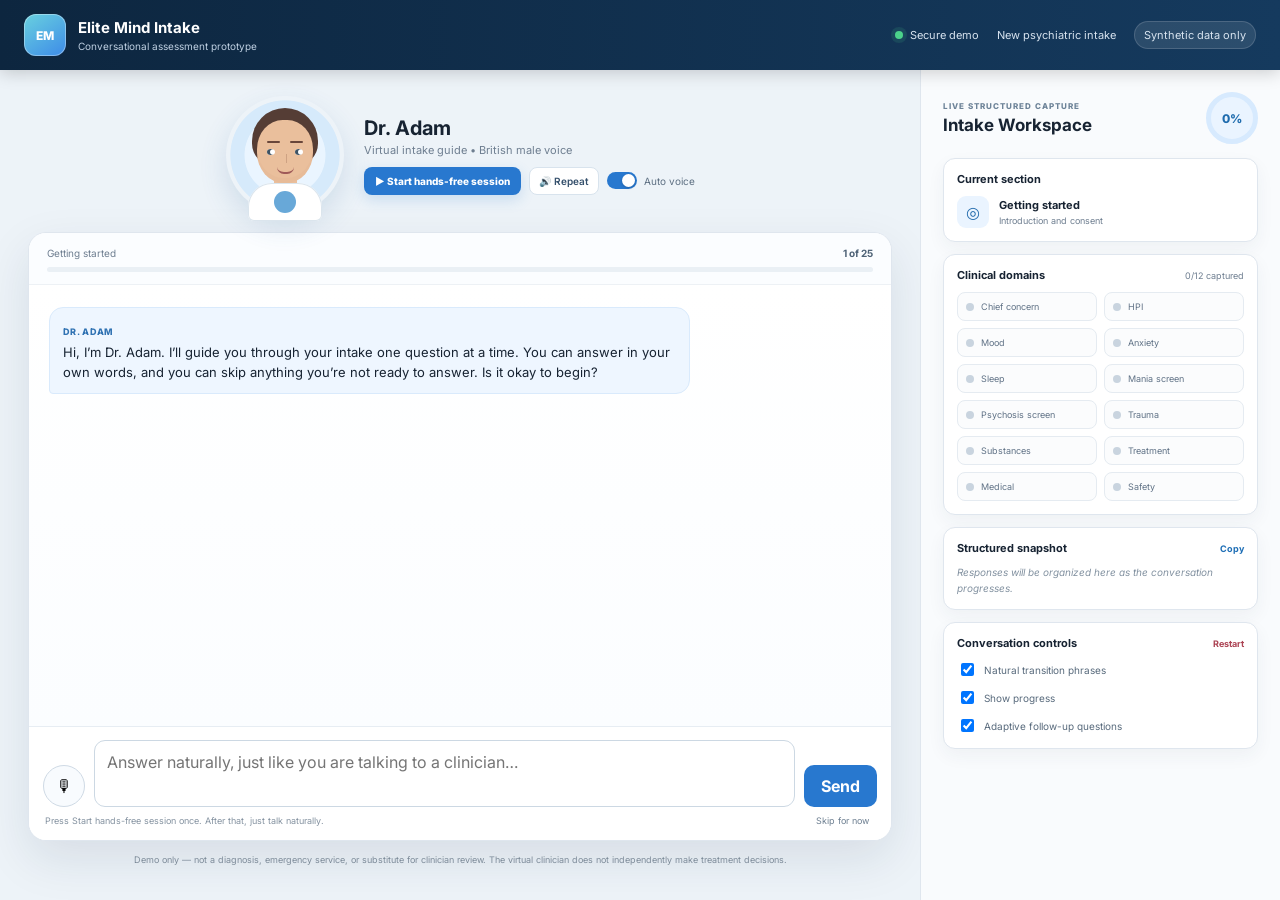
==== commit 9bb63e17: "Add one-tap hands-free session mode" ====
--- a/index.html
+++ b/index.html
@@ -48,7 +48,7 @@
             <h1>Dr. Adam</h1>
             <p>Virtual intake guide • British male voice</p>
             <div class="voice-controls">
-              <button id="startVoiceBtn" class="start-voice-btn" title="Start spoken intake">▶ Start spoken intake</button><button id="repeatBtn" class="mini-btn" title="Repeat question">🔊 Repeat</button>
+              <button id="startVoiceBtn" class="start-voice-btn" title="Start hands-free intake">▶ Start hands-free session</button><button id="repeatBtn" class="mini-btn" title="Repeat question">🔊 Repeat</button>
               <label class="toggle">
                 <input type="checkbox" id="autoSpeak" checked />
                 <span></span>
@@ -84,7 +84,7 @@
               <button id="sendBtn" class="send-btn">Send</button>
             </div>
             <div class="composer-help">
-              <span id="voiceStatus">Type your answer or use the microphone.</span>
+              <span id="voiceStatus">Press Start hands-free session once. After that, just talk naturally.</span>
               <button id="skipBtn">Skip for now</button>
             </div>
           </div>
--- a/styles.css
+++ b/styles.css
@@ -21,7 +21,7 @@
 .head{position:relative;width:80px;height:96px;z-index:2}.hair{position:absolute;width:66px;height:58px;left:7px;top:1px;border-radius:38px 38px 26px 26px;background:#553d35;z-index:1}.face{position:absolute;width:56px;height:63px;left:12px;top:13px;border-radius:46% 46% 48% 48%;background:#eabf9c;z-index:2;box-shadow:inset 0 -5px 0 rgba(177,112,75,.05)}.brows,.eyes{position:absolute;left:10px;right:10px;display:flex;justify-content:space-between}.brows{top:21px}.eyes{top:29px}.brows i{width:13px;height:2px;background:#69463a;border-radius:3px}.eyes i{width:8px;height:6px;background:#fff;border-radius:50%;box-shadow:inset 3px 0 0 #3e5364}.nose{position:absolute;width:5px;height:9px;border-right:1px solid rgba(124,77,56,.25);left:25px;top:34px}.mouth{position:absolute;width:17px;height:7px;border-bottom:2px solid #9f5a58;border-radius:0 0 14px 14px;left:20px;top:47px;transition:.15s}.neck{position:absolute;width:23px;height:22px;background:#eabf9c;left:29px;top:66px;z-index:1}.coat{position:absolute;width:74px;height:38px;background:#fff;left:3px;top:76px;border-radius:24px 24px 6px 6px;box-shadow:inset 0 0 0 1px #dbe5ed;z-index:3}.coat:after{content:"";position:absolute;width:22px;height:22px;background:#68a8d8;border-radius:50%;left:26px;top:8px;box-shadow:0 0 0 5px #fff}
 .clinician-visual.speaking .mouth{height:10px;border:2px solid #9f5a58;border-top:0;animation:talk .28s infinite alternate}.clinician-visual.speaking .halo{animation:pulse 1.3s infinite}
 @keyframes talk{to{height:4px;width:14px;left:21px}}@keyframes pulse{50%{transform:scale(1.04);opacity:.82}}
-.clinician-title h1{margin:0;font-size:20px}.clinician-title p{margin:3px 0 10px;color:var(--muted);font-size:11px}.voice-controls{display:flex;align-items:center;gap:12px}.mini-btn{border:1px solid #d8e3ed;background:#fff;color:#35506c;border-radius:8px;padding:7px 9px;font-size:10px;font-weight:600}.toggle{display:flex;align-items:center;gap:7px;font-size:10px;color:#5d6f82}.toggle input{display:none}.toggle span{width:30px;height:17px;border-radius:20px;background:#cfd8e1;position:relative;transition:.2s}.toggle span:after{content:"";position:absolute;width:13px;height:13px;border-radius:50%;background:#fff;left:2px;top:2px;box-shadow:0 1px 3px rgba(0,0,0,.2);transition:.2s}.toggle input:checked+span{background:var(--blue)}.toggle input:checked+span:after{left:15px}
+.clinician-title h1{margin:0;font-size:20px}.clinician-title p{margin:3px 0 10px;color:var(--muted);font-size:11px}.voice-controls{display:flex;align-items:center;gap:8px;flex-wrap:wrap}.start-voice-btn{border:0;background:var(--blue);color:#fff;border-radius:8px;padding:8px 11px;font-size:10px;font-weight:800;box-shadow:0 5px 14px rgba(40,120,207,.18)}.start-voice-btn.active{background:var(--green)}.mini-btn{border:1px solid #d8e3ed;background:#fff;color:#35506c;border-radius:8px;padding:7px 9px;font-size:10px;font-weight:600}.toggle{display:flex;align-items:center;gap:7px;font-size:10px;color:#5d6f82}.toggle input{display:none}.toggle span{width:30px;height:17px;border-radius:20px;background:#cfd8e1;position:relative;transition:.2s}.toggle span:after{content:"";position:absolute;width:13px;height:13px;border-radius:50%;background:#fff;left:2px;top:2px;box-shadow:0 1px 3px rgba(0,0,0,.2);transition:.2s}.toggle input:checked+span{background:var(--blue)}.toggle input:checked+span:after{left:15px}
 
 .conversation-shell{max-width:920px;margin:0 auto;background:#fff;border:1px solid var(--line);border-radius:18px;box-shadow:var(--shadow);overflow:hidden}
 .progress-wrap{padding:14px 18px 12px;border-bottom:1px solid #edf1f5;background:#fbfdff}.progress-copy{display:flex;justify-content:space-between;align-items:center;font-size:10px;color:var(--muted);margin-bottom:8px}.progress-copy strong{font-size:10px;color:#4e6276}.progress-track{height:5px;background:#eaf0f5;border-radius:10px;overflow:hidden}.progress-track div{height:100%;width:0;background:linear-gradient(90deg,var(--blue),#53b8da);transition:width .35s;border-radius:10px}
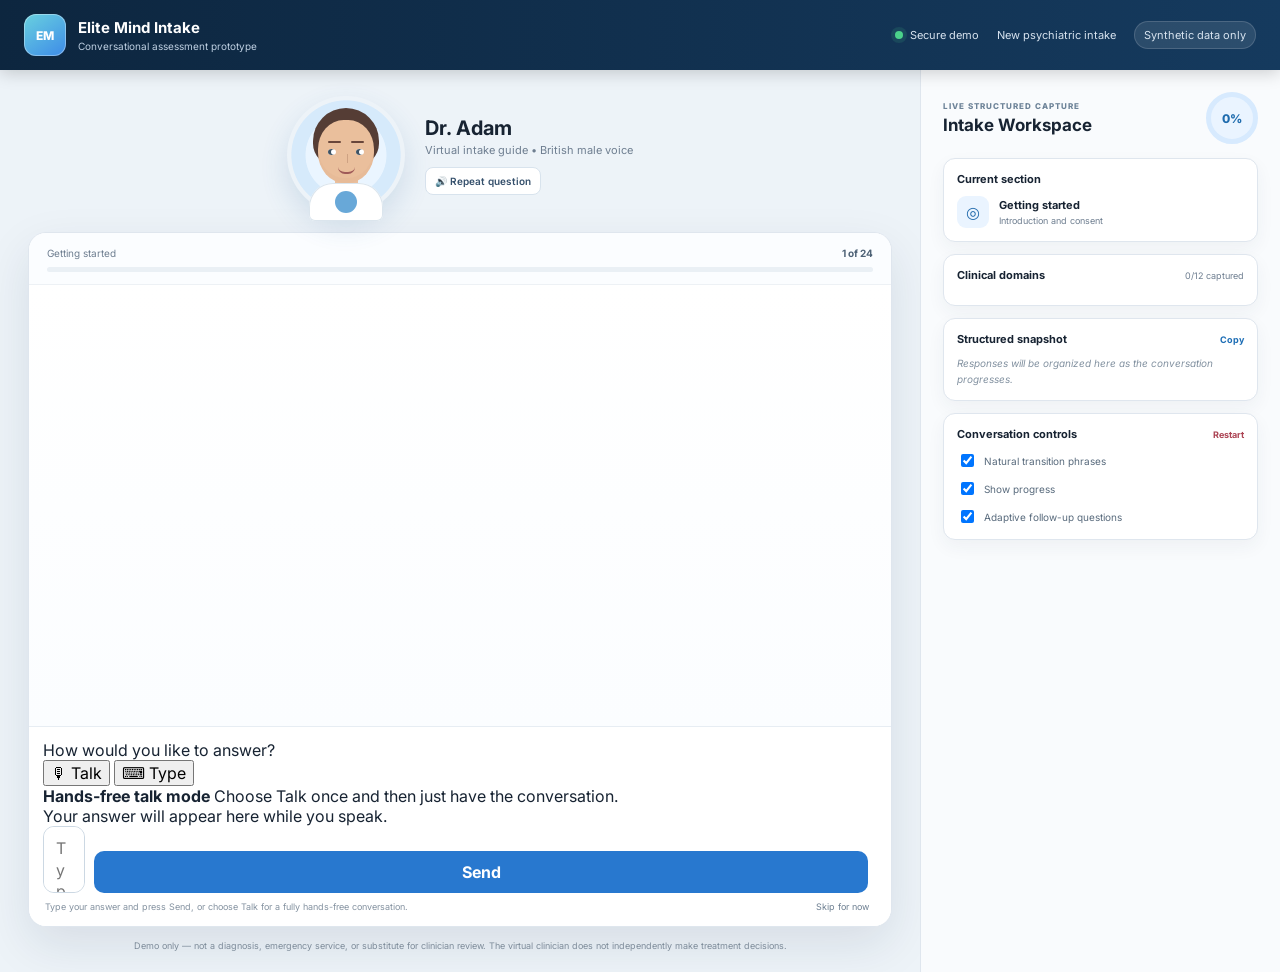
==== commit 310d1824: "Split patient response into Talk and Type modes" ====
--- a/index.html
+++ b/index.html
@@ -48,12 +48,7 @@
             <h1>Dr. Adam</h1>
             <p>Virtual intake guide • British male voice</p>
             <div class="voice-controls">
-              <button id="startVoiceBtn" class="start-voice-btn" title="Start hands-free intake">▶ Start hands-free session</button><button id="repeatBtn" class="mini-btn" title="Repeat question">🔊 Repeat</button>
-              <label class="toggle">
-                <input type="checkbox" id="autoSpeak" checked />
-                <span></span>
-                Auto voice
-              </label>
+              <button id="repeatBtn" class="mini-btn" title="Repeat question">🔊 Repeat question</button>
             </div>
           </div>
         </div>
@@ -78,13 +73,30 @@
           </div>
 
           <div class="composer">
-            <div class="composer-row">
-              <button id="micBtn" class="mic-btn" title="Answer by voice" aria-label="Answer by voice">🎙</button>
-              <textarea id="answerInput" rows="2" placeholder="Answer naturally, just like you are talking to a clinician…"></textarea>
+            <div class="answer-mode-picker">
+              <span>How would you like to answer?</span>
+              <div class="mode-buttons">
+                <button id="talkModeBtn" class="mode-btn">🎙 Talk</button>
+                <button id="typeModeBtn" class="mode-btn active">⌨ Type</button>
+              </div>
+            </div>
+
+            <div id="voiceComposer" class="voice-composer hidden">
+              <div class="listening-orb"><span></span></div>
+              <div class="voice-copy">
+                <strong id="voiceModeTitle">Hands-free talk mode</strong>
+                <span id="voiceStatus">Choose Talk once and then just have the conversation.</span>
+                <div id="liveTranscript" class="live-transcript">Your answer will appear here while you speak.</div>
+              </div>
+            </div>
+
+            <div id="typeComposer" class="composer-row type-composer">
+              <textarea id="answerInput" rows="2" placeholder="Type your answer here…"></textarea>
               <button id="sendBtn" class="send-btn">Send</button>
             </div>
+
             <div class="composer-help">
-              <span id="voiceStatus">Press Start hands-free session once. After that, just talk naturally.</span>
+              <span id="modeHelp">Type your answer and press Send, or choose Talk for a fully hands-free conversation.</span>
               <button id="skipBtn">Skip for now</button>
             </div>
           </div>
--- a/styles.css
+++ b/styles.css
@@ -21,7 +21,7 @@
 .head{position:relative;width:80px;height:96px;z-index:2}.hair{position:absolute;width:66px;height:58px;left:7px;top:1px;border-radius:38px 38px 26px 26px;background:#553d35;z-index:1}.face{position:absolute;width:56px;height:63px;left:12px;top:13px;border-radius:46% 46% 48% 48%;background:#eabf9c;z-index:2;box-shadow:inset 0 -5px 0 rgba(177,112,75,.05)}.brows,.eyes{position:absolute;left:10px;right:10px;display:flex;justify-content:space-between}.brows{top:21px}.eyes{top:29px}.brows i{width:13px;height:2px;background:#69463a;border-radius:3px}.eyes i{width:8px;height:6px;background:#fff;border-radius:50%;box-shadow:inset 3px 0 0 #3e5364}.nose{position:absolute;width:5px;height:9px;border-right:1px solid rgba(124,77,56,.25);left:25px;top:34px}.mouth{position:absolute;width:17px;height:7px;border-bottom:2px solid #9f5a58;border-radius:0 0 14px 14px;left:20px;top:47px;transition:.15s}.neck{position:absolute;width:23px;height:22px;background:#eabf9c;left:29px;top:66px;z-index:1}.coat{position:absolute;width:74px;height:38px;background:#fff;left:3px;top:76px;border-radius:24px 24px 6px 6px;box-shadow:inset 0 0 0 1px #dbe5ed;z-index:3}.coat:after{content:"";position:absolute;width:22px;height:22px;background:#68a8d8;border-radius:50%;left:26px;top:8px;box-shadow:0 0 0 5px #fff}
 .clinician-visual.speaking .mouth{height:10px;border:2px solid #9f5a58;border-top:0;animation:talk .28s infinite alternate}.clinician-visual.speaking .halo{animation:pulse 1.3s infinite}
 @keyframes talk{to{height:4px;width:14px;left:21px}}@keyframes pulse{50%{transform:scale(1.04);opacity:.82}}
-.clinician-title h1{margin:0;font-size:20px}.clinician-title p{margin:3px 0 10px;color:var(--muted);font-size:11px}.voice-controls{display:flex;align-items:center;gap:8px;flex-wrap:wrap}.start-voice-btn{border:0;background:var(--blue);color:#fff;border-radius:8px;padding:8px 11px;font-size:10px;font-weight:800;box-shadow:0 5px 14px rgba(40,120,207,.18)}.start-voice-btn.active{background:var(--green)}.mini-btn{border:1px solid #d8e3ed;background:#fff;color:#35506c;border-radius:8px;padding:7px 9px;font-size:10px;font-weight:600}.toggle{display:flex;align-items:center;gap:7px;font-size:10px;color:#5d6f82}.toggle input{display:none}.toggle span{width:30px;height:17px;border-radius:20px;background:#cfd8e1;position:relative;transition:.2s}.toggle span:after{content:"";position:absolute;width:13px;height:13px;border-radius:50%;background:#fff;left:2px;top:2px;box-shadow:0 1px 3px rgba(0,0,0,.2);transition:.2s}.toggle input:checked+span{background:var(--blue)}.toggle input:checked+span:after{left:15px}
+.clinician-title h1{margin:0;font-size:20px}.clinician-title p{margin:3px 0 10px;color:var(--muted);font-size:11px}.voice-controls{display:flex;align-items:center;gap:8px;flex-wrap:wrap}.start-voice-btn{border:0;background:var(--blue);color:#fff;border-radius:8px;padding:8px 11px;font-size:10px;font-weight:800;box-shadow:0 5px 14px rgba(40,120,207,.18)}.start-voice-btn.active{background:var(--green)}.start-voice-btn.stop{background:#a94152}.mini-btn{border:1px solid #d8e3ed;background:#fff;color:#35506c;border-radius:8px;padding:7px 9px;font-size:10px;font-weight:600}.toggle{display:flex;align-items:center;gap:7px;font-size:10px;color:#5d6f82}.toggle input{display:none}.toggle span{width:30px;height:17px;border-radius:20px;background:#cfd8e1;position:relative;transition:.2s}.toggle span:after{content:"";position:absolute;width:13px;height:13px;border-radius:50%;background:#fff;left:2px;top:2px;box-shadow:0 1px 3px rgba(0,0,0,.2);transition:.2s}.toggle input:checked+span{background:var(--blue)}.toggle input:checked+span:after{left:15px}
 
 .conversation-shell{max-width:920px;margin:0 auto;background:#fff;border:1px solid var(--line);border-radius:18px;box-shadow:var(--shadow);overflow:hidden}
 .progress-wrap{padding:14px 18px 12px;border-bottom:1px solid #edf1f5;background:#fbfdff}.progress-copy{display:flex;justify-content:space-between;align-items:center;font-size:10px;color:var(--muted);margin-bottom:8px}.progress-copy strong{font-size:10px;color:#4e6276}.progress-track{height:5px;background:#eaf0f5;border-radius:10px;overflow:hidden}.progress-track div{height:100%;width:0;background:linear-gradient(90deg,var(--blue),#53b8da);transition:width .35s;border-radius:10px}
